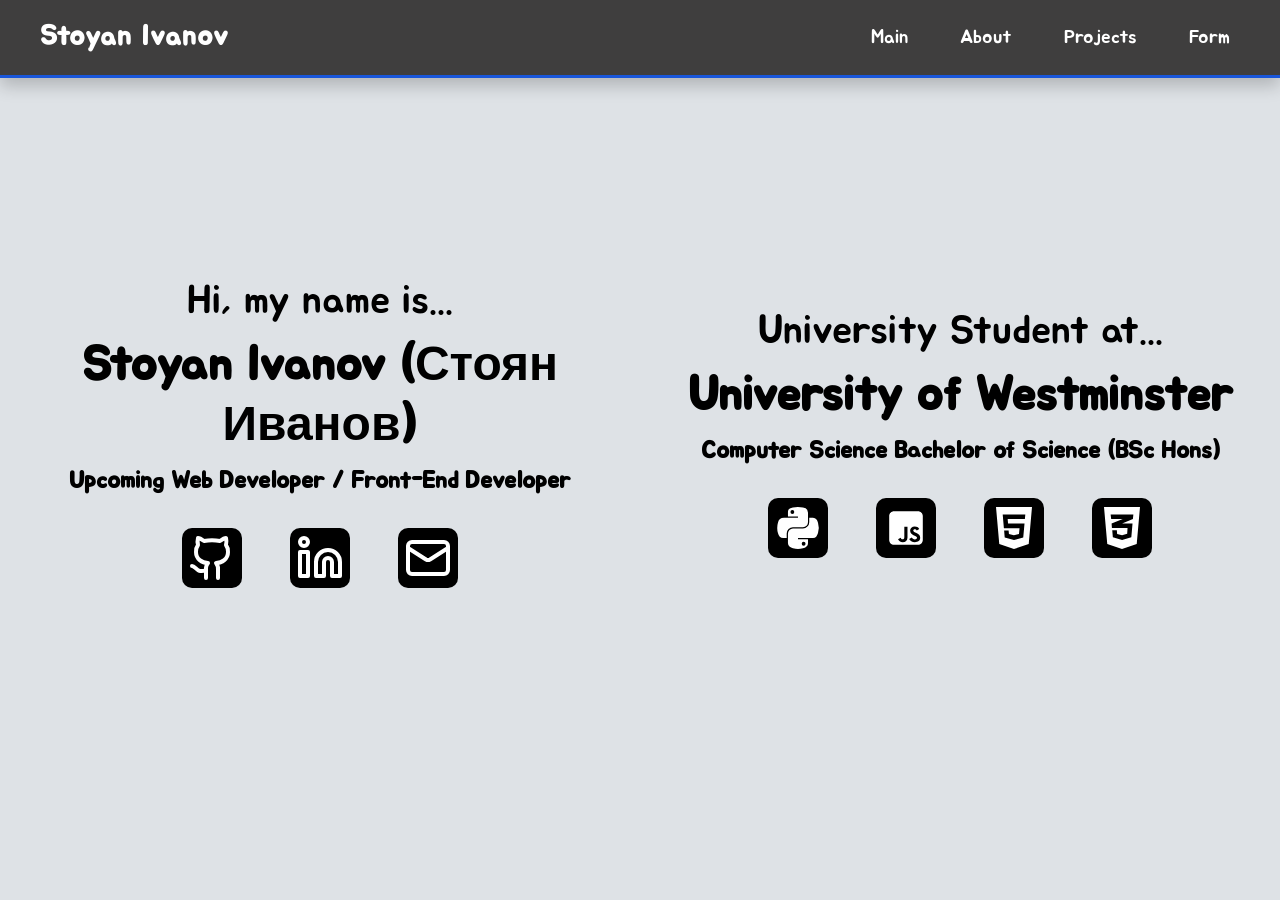
==== index.html @ 094a1e98 "added animations and made my index page" ====
<!DOCTYPE html>
<html lang="en">
	<head>
		<meta charset="UTF-8" />
		<meta name="viewport" content="width=device-width, initial-scale=1.0" />
		<link rel="stylesheet" href="index.css" />
		<link rel="preconnect" href="https://fonts.googleapis.com" />
		<link rel="preconnect" href="https://fonts.gstatic.com" crossorigin />
		<link href="https://fonts.googleapis.com/css2?family=Jua&display=swap" rel="stylesheet" />
		<title>Coursework Portfolio</title>
	</head>

	<body>
		<nav>
			<div class="logo">Stoyan Ivanov</div>

			<div class="navbar">
				<ul>
					<li><a href="index.html">Main</a></li>
					<li><a href="about.html">About</a></li>
					<li><a href="projects.html">Projects</a></li>
					<li><a href="form.html">Form</a></li>
				</ul>
			</div>
		</nav>

		<section class="container_1">
			<div class="left-side">
				<div class="intro">
					<p>Hi, my name is...</p>
					<h1>Stoyan Ivanov (Стоян Иванов)</h1>
					<h2>Upcoming Web Developer / Front-End Developer</h2>
				</div>
				<div class="icons-socials">
					<div class="icons">
						<a href="https://github.com/stoyan005">
							<span
								><svg xmlns="http://www.w3.org/2000/svg" width="60" height="60" viewBox="0 0 24 24" fill="none" stroke="currentColor" stroke-width="2" stroke-linecap="round" stroke-linejoin="round" class="lucide lucide-github-icon lucide-github">
									<path d="M15 22v-4a4.8 4.8 0 0 0-1-3.5c3 0 6-2 6-5.5.08-1.25-.27-2.48-1-3.5.28-1.15.28-2.35 0-3.5 0 0-1 0-3 1.5-2.64-.5-5.36-.5-8 0C6 2 5 2 5 2c-.3 1.15-.3 2.35 0 3.5A5.403 5.403 0 0 0 4 9c0 3.5 3 5.5 6 5.5-.39.49-.68 1.05-.85 1.65-.17.6-.22 1.23-.15 1.85v4" />
									<path d="M9 18c-4.51 2-5-2-7-2" />
								</svg>
							</span>
						</a>
					</div>
					<div class="icons">
						<a href="https://www.linkedin.com/in/stoyan-ivanov-198979298/">
							<span
								><svg xmlns="http://www.w3.org/2000/svg" width="60" height="60" viewBox="0 0 24 24" fill="none" stroke="currentColor" stroke-width="2" stroke-linecap="round" stroke-linejoin="round" class="lucide lucide-linkedin-icon lucide-linkedin">
									<path d="M16 8a6 6 0 0 1 6 6v7h-4v-7a2 2 0 0 0-2-2 2 2 0 0 0-2 2v7h-4v-7a6 6 0 0 1 6-6z" />
									<rect width="4" height="12" x="2" y="9" />
									<circle cx="4" cy="4" r="2" />
								</svg>
							</span>
						</a>
					</div>
					<div class="icons">
						<a href="#">
							<span
								><svg xmlns="http://www.w3.org/2000/svg" width="60" height="60" viewBox="0 0 24 24" fill="none" stroke="currentColor" stroke-width="2" stroke-linecap="round" stroke-linejoin="round" class="lucide lucide-mail-icon lucide-mail">
									<path d="m22 7-8.991 5.727a2 2 0 0 1-2.009 0L2 7" />
									<rect x="2" y="4" width="20" height="16" rx="2" />
								</svg>
							</span>
						</a>
					</div>
				</div>
			</div>
			<div class="right-side">
				<div class="uni">
					<p>University Student at...</p>
					<h1>University of Westminster</h1>
					<h2>Computer Science Bachelor of Science (BSc Hons)</h2>
				</div>
				<div class="icons-socials">
					<div class="icons-skills">
						<a href="#">
							<span>
								<svg xmlns="http://www.w3.org/2000/svg" width="60" height="60" viewBox="0 0 32 32" fill="white">
									<path
										d="M23.4882,9.14v2.9663a4.2843,4.2843,0,0,1-4.173,4.2352H12.6431a3.4077,3.4077,0,0,0-3.34,3.3945v6.3607c0,1.81,1.5742,2.8751,3.34,3.3945a11.1762,11.1762,0,0,0,6.6721,0c1.6817-.4869,3.34-1.4668,3.34-3.3945V23.55H15.983v-.8486H25.9951c1.9414,0,2.6648-1.3542,3.34-3.3867a11.4642,11.4642,0,0,0,0-6.7889c-.48-1.9327-1.3961-3.3867-3.34-3.3867ZM19.7356,25.2476a1.2731,1.2731,0,1,1-1.2534,1.269A1.2607,1.2607,0,0,1,19.7356,25.2476Z"
									/>
									<path
										d="M15.8351,2a19.0717,19.0717,0,0,0-3.192.2725c-2.8268.4994-3.34,1.5447-3.34,3.4723V8.2909h6.68V9.14H6.7962a4.1708,4.1708,0,0,0-4.173,3.3867,12.4855,12.4855,0,0,0,0,6.7889c.4748,1.9776,1.6088,3.3867,3.55,3.3867H8.47V19.65a4.2449,4.2449,0,0,1,4.173-4.15h6.6721a3.3654,3.3654,0,0,0,3.34-3.3944V5.745a3.729,3.729,0,0,0-3.34-3.4723A20.8377,20.8377,0,0,0,15.8351,2ZM12.2226,4.0478a1.2731,1.2731,0,1,1-1.2534,1.2768A1.2675,1.2675,0,0,1,12.2226,4.0478Z"
									/>
								</svg>
							</span>
						</a>
					</div>
					<div class="icons-skills">
						<a href="#">
							<span>
								<svg xmlns="http://www.w3.org/2000/svg" width="60" height="60" viewBox="0 0 640 640" fill="white">
									<path
										d="M544 160C544 124.7 515.3 96 480 96L160 96C124.7 96 96 124.7 96 160L96 480C96 515.3 124.7 544 160 544L480 544C515.3 544 544 515.3 544 480L544 160zM276.9 508.9C243.2 508.9 223.7 491.5 213.7 470.4L248 449.7C254.6 461.4 260.6 471.3 275.1 471.3C288.9 471.3 297.7 465.9 297.7 444.8L297.7 301.7L339.8 301.7L339.8 445.4C339.8 489 314.2 508.9 276.9 508.9zM362.7 465.9L397 446.1C406 460.8 417.8 471.7 438.5 471.7C455.9 471.7 467.1 463 467.1 450.9C467.1 436.5 455.7 431.4 436.4 422.9L425.9 418.4C395.5 405.5 375.4 389.2 375.4 354.9C375.4 323.3 399.5 299.3 437 299.3C463.8 299.3 483 308.6 496.8 333L464 354C456.8 341.1 449 336 436.9 336C424.6 336 416.8 343.8 416.8 354C416.8 366.6 424.6 371.7 442.7 379.6L453.2 384.1C489 399.4 509.1 415.1 509.1 450.3C509.1 488.1 479.3 508.9 439.4 508.9C400.3 508.9 375 490.3 362.7 465.9z"
									/>
								</svg>
							</span>
						</a>
					</div>
					<div class="icons-skills">
						<a href="#">
							<span>
								<svg xmlns="http://www.w3.org/2000/svg" width="60" height="60" viewBox="0 0 384 512" fill="white">
									<path d="M0 32L34.9 427.8 191.5 480 349.1 427.8 384 32 0 32zM308.2 159.9l-183.8 0 4.1 49.4 175.6 0-13.6 148.4-97.9 27 0 .3-1.1 0-98.7-27.3-6-75.8 47.7 0 3.5 38.1 53.5 14.5 53.7-14.5 6-62.2-166.9 0-12.8-145.6 241.1 0-4.4 47.7z" />
								</svg>
							</span>
						</a>
					</div>
					<div class="icons-skills">
						<a href="#">
							<span>
								<svg xmlns="http://www.w3.org/2000/svg" width="60" height="60" viewBox="0 0 384 512" fill="white">
									<path d="M0 32L34.9 427.8 192 480 349.1 427.8 384 32 0 32zm313.1 80l-4.8 47.3-115.3 49.3-.3 .1 111.5 0-12.8 146.6-98.2 28.7-98.8-29.2-6.4-73.9 48.9 0 3.2 38.3 52.6 13.3 54.7-15.4 3.7-61.6-166.3-.5 0-.1-.2 .1-3.6-46.3 112.1-46.7 6.5-2.7-122.9 0-5.8-47.3 242.2 0z" />
								</svg>
							</span>
						</a>
					</div>
				</div>
			</div>
		</section>
	</body>
</html>
---- index.css ----
@import url('https://fonts.googleapis.com/css2?family=Jua&display=swap');

* {
	margin: 0;
	padding: 0;
	box-sizing: border-box;
	font-family: 'Jua', sans-serif;
}

body {
	background: #dee2e6;
	font-family: 'Jua', sans-serif;
	margin: 0;
	padding: 0;
}

nav {
	position: fixed;
	top: 0;
	left: 0;
	width: 100%;
	background: #3f3e3e;
	display: flex;
	align-items: center;
	justify-content: space-between;
	padding: 20px 40px;
	box-shadow: 0 8px 16px rgba(0, 0, 0, 0.2);
	z-index: 1000;
	border-bottom: 3px solid #1956da;
}

.logo {
	font-size: 1.75rem;
	font-weight: 700;
	color: #ffffff;
	letter-spacing: 1px;
	animation: floatInLeft 0.8s ease-out forwards;
}

.navbar ul {
	display: flex;
	align-items: center;
	list-style-type: none;
	gap: 2rem;
	animation: floatInRight 0.8s ease-out forwards;
}

.navbar li a {
	position: relative;
	text-decoration: none;
	padding: 10px;
	font-size: 1.2rem;
	font-weight: 500;
	color: #ffffff;
	border-radius: 15px;
	transition: color 0.3s ease;
}

.navbar li a::after {
	content: '';
	position: absolute;
	left: 0;
	width: 0;
	height: 3px;
	bottom: 0px;
	background-color: #1956da;
	transition: width 0.3s ease;
}

.navbar li a:hover::after {
	width: 100%;
}

/* ! THIS IS FOR THE LEFT-SIDE CONTAINER */
.container_1 {
	display: flex;
	justify-content: space-between;
	height: 100vh;
}

.left-side,
.right-side {
	display: flex;
	flex-direction: column;
	justify-content: center;
	align-items: center;
	text-align: center;
	width: 50%;
}

.intro,
.uni {
	font-size: 2.5rem;
	font-weight: 500;
	color: #000000;
}

.intro h1,
.uni h1 {
	font-size: 3rem;
	margin: 10px 0;
}

.intro h2,
.uni h2 {
	font-size: 1.5rem;
	color: rgb(0, 0, 0);
	font-weight: bold;
}

.icons-socials {
	display: flex;
	flex-direction: row;
	gap: 3rem;
	padding: 2rem;
}

.icons svg {
	background-color: #000000;
	color: #ffffff;
	padding: 6px;
	border-radius: 10px;
	transition: all 0.3s ease;
}

.icons svg:hover {
	background-color: #ffffff;
	color: #000000;
	transform: scale(1.2) rotate(-3deg);
	box-shadow: 0 8px 16px rgba(0, 0, 0, 0.3);
}

.icons-skills svg {
	background-color: #000000;
	color: #ffffff;
	padding: 6px;
	border-radius: 10px;
	transition: all 0.3s ease;
}

.icons-skills svg:hover {
	transform: scale(1.2) rotate(-3deg);
	box-shadow: 0 8px 16px rgba(0, 0, 0, 0.3);
}

/* ! THIS IS ANIMATION FOR BOTH CONTAINERS */
@keyframes floatInLeft {
	from {
		opacity: 0;
		transform: translateX(-50px);
	}

	to {
		opacity: 1;
		transform: translateX(0);
	}
}

@keyframes floatInRight {
	from {
		opacity: 0;
		transform: translateX(50px);
	}

	to {
		opacity: 1;
		transform: translateX(0);
	}
}
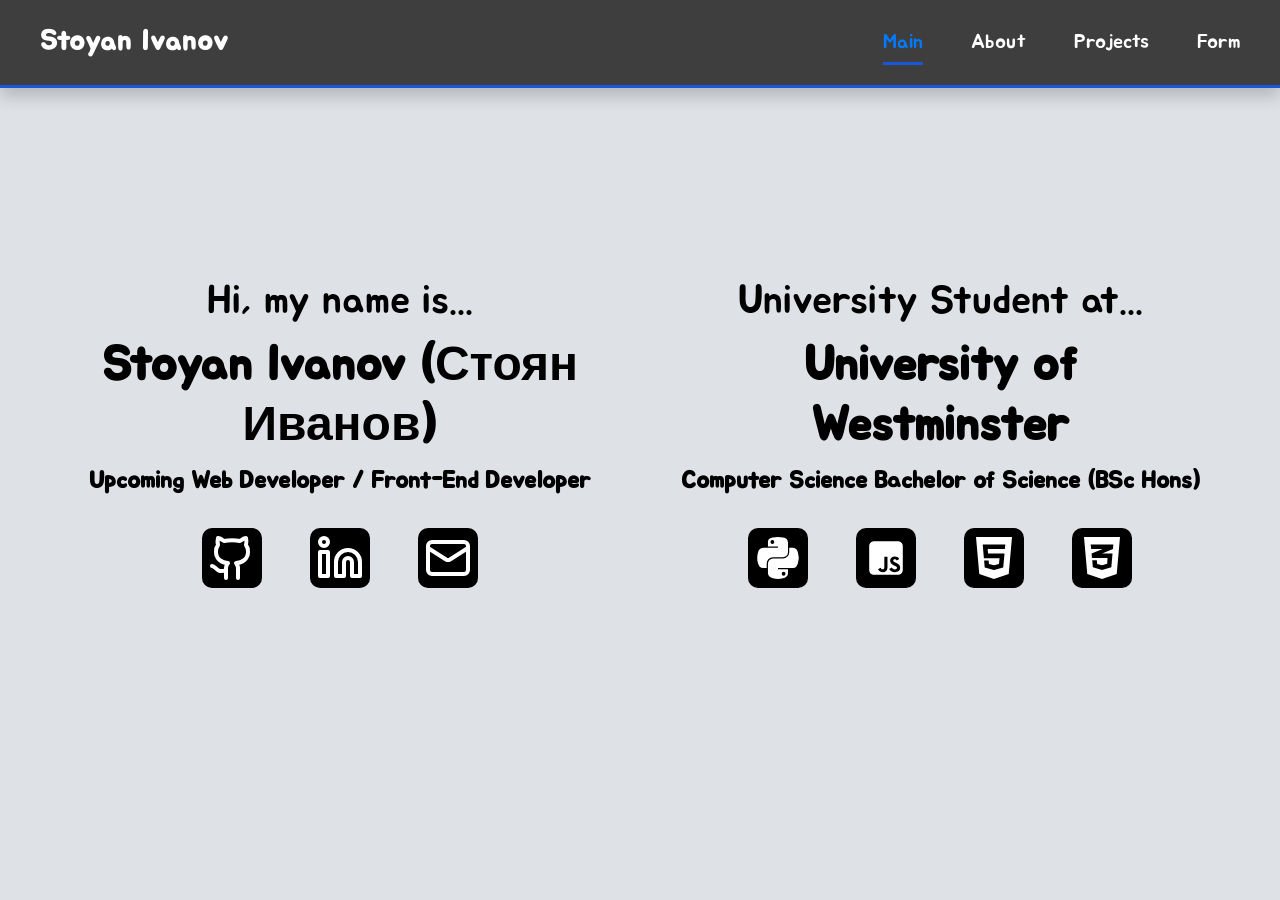
==== commit b284ab45: "created dropdown menu for mobile users" ====
--- a/index.html
+++ b/index.html
@@ -14,9 +14,17 @@
 		<nav>
 			<div class="logo">Stoyan Ivanov</div>
 
+			<input type="checkbox" id="menu_toggle" />
+
+			<label class="dropdown" for="menu_toggle">
+				<span></span>
+				<span></span>
+				<span></span>
+			</label>
+
 			<div class="navbar">
 				<ul>
-					<li><a href="index.html">Main</a></li>
+					<li><a href="index.html" class="active">Main</a></li>
 					<li><a href="about.html">About</a></li>
 					<li><a href="projects.html">Projects</a></li>
 					<li><a href="form.html">Form</a></li>
--- a/index.css
+++ b/index.css
@@ -15,14 +15,14 @@
 }
 
 nav {
+	display: flex;
+	align-items: center;
+	justify-content: space-between;
 	position: fixed;
 	top: 0;
 	left: 0;
 	width: 100%;
 	background: #3f3e3e;
-	display: flex;
-	align-items: center;
-	justify-content: space-between;
 	padding: 20px 40px;
 	box-shadow: 0 8px 16px rgba(0, 0, 0, 0.2);
 	z-index: 1000;
@@ -41,18 +41,18 @@
 	display: flex;
 	align-items: center;
 	list-style-type: none;
-	gap: 2rem;
+	gap: 3rem;
 	animation: floatInRight 0.8s ease-out forwards;
 }
 
 .navbar li a {
 	position: relative;
+	display: inline-block;
 	text-decoration: none;
-	padding: 10px;
-	font-size: 1.2rem;
+	padding: 10px 0;
+	font-size: 1.25rem;
 	font-weight: 500;
 	color: #ffffff;
-	border-radius: 15px;
 	transition: color 0.3s ease;
 }
 
@@ -62,12 +62,24 @@
 	left: 0;
 	width: 0;
 	height: 3px;
-	bottom: 0px;
+	bottom: 0;
 	background-color: #1956da;
 	transition: width 0.3s ease;
 }
 
+.navbar li a:hover {
+	color: #007bff;
+}
+
 .navbar li a:hover::after {
+	width: 100%;
+}
+
+.navbar li a.active {
+	color: #007bff;
+}
+
+.navbar li a.active::after {
 	width: 100%;
 }
 
@@ -75,17 +87,25 @@
 .container_1 {
 	display: flex;
 	justify-content: space-between;
+	align-items: center;
 	height: 100vh;
+	gap: 5rem;
+	padding: 0 5rem;
 }
 
 .left-side,
 .right-side {
+	flex: 1;
 	display: flex;
 	flex-direction: column;
 	justify-content: center;
 	align-items: center;
 	text-align: center;
-	width: 50%;
+}
+
+.left-side > div,
+.right-side > div {
+	max-width: 650px;
 }
 
 .intro,
@@ -110,26 +130,11 @@
 
 .icons-socials {
 	display: flex;
-	flex-direction: row;
 	gap: 3rem;
 	padding: 2rem;
 }
 
-.icons svg {
-	background-color: #000000;
-	color: #ffffff;
-	padding: 6px;
-	border-radius: 10px;
-	transition: all 0.3s ease;
-}
-
-.icons svg:hover {
-	background-color: #ffffff;
-	color: #000000;
-	transform: scale(1.2) rotate(-3deg);
-	box-shadow: 0 8px 16px rgba(0, 0, 0, 0.3);
-}
-
+.icons svg,
 .icons-skills svg {
 	background-color: #000000;
 	color: #ffffff;
@@ -138,9 +143,49 @@
 	transition: all 0.3s ease;
 }
 
+.icons svg:hover,
 .icons-skills svg:hover {
 	transform: scale(1.2) rotate(-3deg);
 	box-shadow: 0 8px 16px rgba(0, 0, 0, 0.3);
+}
+
+.icons svg:hover {
+	background-color: #ffffff;
+	color: #000000;
+}
+
+#menu_toggle {
+	display: none;
+}
+
+.dropdown {
+	display: none;
+	flex-direction: column;
+	justify-content: space-between;
+	width: 30px;
+	height: 20px;
+	cursor: pointer;
+}
+
+.dropdown span {
+	display: block;
+	height: 3px;
+	width: 100%;
+	background: #ffffff;
+	border-radius: 10px;
+	transition: all 0.3s ease;
+}
+
+#menu_toggle:checked + .dropdown span:nth-child(1) {
+	transform: translateY(8px) rotate(45deg);
+}
+
+#menu_toggle:checked + .dropdown span:nth-child(2) {
+	opacity: 0;
+}
+
+#menu_toggle:checked + .dropdown span:nth-child(3) {
+	transform: translateY(-8px) rotate(-45deg);
 }
 
 /* ! THIS IS ANIMATION FOR BOTH CONTAINERS */
@@ -167,3 +212,38 @@
 		transform: translateX(0);
 	}
 }
+
+/* ! THIS IS THE MEDIA QUERIES */
+@media (max-width: 768px) {
+	.container_1 {
+		flex-direction: column;
+		gap: 2rem;
+		padding: 2rem;
+		margin: 120px;
+	}
+
+	.dropdown {
+		display: flex;
+	}
+
+	.navbar {
+		position: absolute;
+		top: 100%;
+		left: 0;
+		width: 100%;
+		background: #3f3e3e;
+		max-height: 0;
+		overflow: hidden;
+		transition: max-height 0.5s ease;
+	}
+
+	.navbar ul {
+		flex-direction: column;
+		padding: 1rem 0;
+		gap: 1rem;
+	}
+
+	#menu_toggle:checked ~ .navbar {
+		max-height: 400px;
+	}
+}
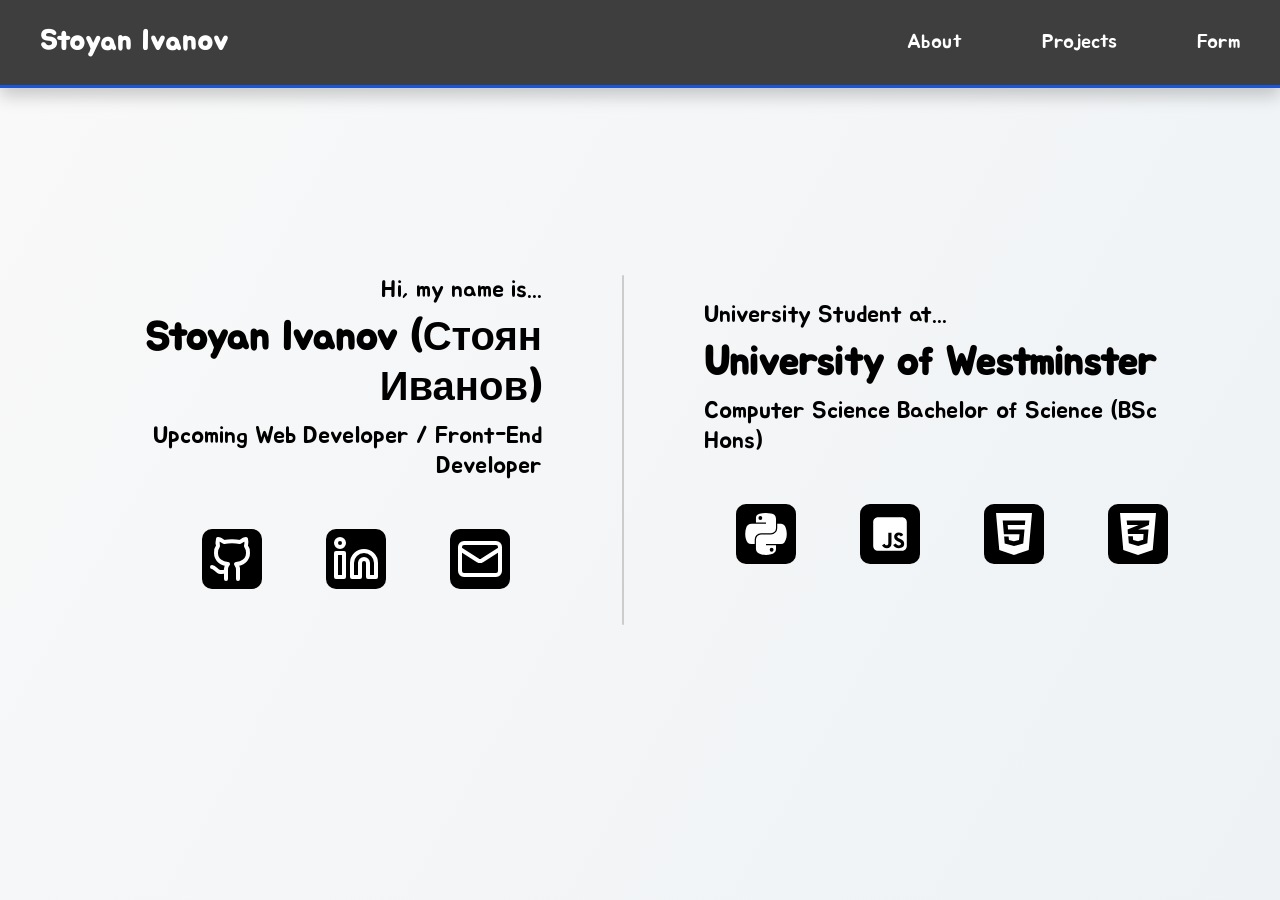
==== commit b0a73e57: "improved home page" ====
--- a/index.html
+++ b/index.html
@@ -7,15 +7,14 @@
 		<link rel="preconnect" href="https://fonts.googleapis.com" />
 		<link rel="preconnect" href="https://fonts.gstatic.com" crossorigin />
 		<link href="https://fonts.googleapis.com/css2?family=Jua&display=swap" rel="stylesheet" />
-		<title>Coursework Portfolio</title>
+		<title>Stoyan Ivanov | Portfolio</title>
 	</head>
 
 	<body>
 		<nav>
-			<div class="logo">Stoyan Ivanov</div>
+			<div class="logo"><a href="index.html">Stoyan Ivanov</a></div>
 
 			<input type="checkbox" id="menu_toggle" />
-
 			<label class="dropdown" for="menu_toggle">
 				<span></span>
 				<span></span>
@@ -24,7 +23,6 @@
 
 			<div class="navbar">
 				<ul>
-					<li><a href="index.html" class="active">Main</a></li>
 					<li><a href="about.html">About</a></li>
 					<li><a href="projects.html">Projects</a></li>
 					<li><a href="form.html">Form</a></li>
@@ -33,12 +31,11 @@
 		</nav>
 
 		<section class="container_1">
-			<div class="left-side">
-				<div class="intro">
-					<p>Hi, my name is...</p>
-					<h1>Stoyan Ivanov (Стоян Иванов)</h1>
-					<h2>Upcoming Web Developer / Front-End Developer</h2>
-				</div>
+			<div class="info left">
+				<p class="subtext">Hi, my name is...</p>
+				<h1>Stoyan Ivanov (Стоян Иванов)</h1>
+				<h2>Upcoming Web Developer / Front-End Developer</h2>
+
 				<div class="icons-socials">
 					<div class="icons">
 						<a href="https://github.com/stoyan005">
@@ -73,55 +70,59 @@
 					</div>
 				</div>
 			</div>
-			<div class="right-side">
+
+			<div class="divider"></div>
+
+			<div class="info right">
 				<div class="uni">
-					<p>University Student at...</p>
+					<p class="subtext">University Student at...</p>
 					<h1>University of Westminster</h1>
 					<h2>Computer Science Bachelor of Science (BSc Hons)</h2>
-				</div>
-				<div class="icons-socials">
-					<div class="icons-skills">
-						<a href="#">
-							<span>
-								<svg xmlns="http://www.w3.org/2000/svg" width="60" height="60" viewBox="0 0 32 32" fill="white">
-									<path
-										d="M23.4882,9.14v2.9663a4.2843,4.2843,0,0,1-4.173,4.2352H12.6431a3.4077,3.4077,0,0,0-3.34,3.3945v6.3607c0,1.81,1.5742,2.8751,3.34,3.3945a11.1762,11.1762,0,0,0,6.6721,0c1.6817-.4869,3.34-1.4668,3.34-3.3945V23.55H15.983v-.8486H25.9951c1.9414,0,2.6648-1.3542,3.34-3.3867a11.4642,11.4642,0,0,0,0-6.7889c-.48-1.9327-1.3961-3.3867-3.34-3.3867ZM19.7356,25.2476a1.2731,1.2731,0,1,1-1.2534,1.269A1.2607,1.2607,0,0,1,19.7356,25.2476Z"
-									/>
-									<path
-										d="M15.8351,2a19.0717,19.0717,0,0,0-3.192.2725c-2.8268.4994-3.34,1.5447-3.34,3.4723V8.2909h6.68V9.14H6.7962a4.1708,4.1708,0,0,0-4.173,3.3867,12.4855,12.4855,0,0,0,0,6.7889c.4748,1.9776,1.6088,3.3867,3.55,3.3867H8.47V19.65a4.2449,4.2449,0,0,1,4.173-4.15h6.6721a3.3654,3.3654,0,0,0,3.34-3.3944V5.745a3.729,3.729,0,0,0-3.34-3.4723A20.8377,20.8377,0,0,0,15.8351,2ZM12.2226,4.0478a1.2731,1.2731,0,1,1-1.2534,1.2768A1.2675,1.2675,0,0,1,12.2226,4.0478Z"
-									/>
-								</svg>
-							</span>
-						</a>
-					</div>
-					<div class="icons-skills">
-						<a href="#">
-							<span>
-								<svg xmlns="http://www.w3.org/2000/svg" width="60" height="60" viewBox="0 0 640 640" fill="white">
-									<path
-										d="M544 160C544 124.7 515.3 96 480 96L160 96C124.7 96 96 124.7 96 160L96 480C96 515.3 124.7 544 160 544L480 544C515.3 544 544 515.3 544 480L544 160zM276.9 508.9C243.2 508.9 223.7 491.5 213.7 470.4L248 449.7C254.6 461.4 260.6 471.3 275.1 471.3C288.9 471.3 297.7 465.9 297.7 444.8L297.7 301.7L339.8 301.7L339.8 445.4C339.8 489 314.2 508.9 276.9 508.9zM362.7 465.9L397 446.1C406 460.8 417.8 471.7 438.5 471.7C455.9 471.7 467.1 463 467.1 450.9C467.1 436.5 455.7 431.4 436.4 422.9L425.9 418.4C395.5 405.5 375.4 389.2 375.4 354.9C375.4 323.3 399.5 299.3 437 299.3C463.8 299.3 483 308.6 496.8 333L464 354C456.8 341.1 449 336 436.9 336C424.6 336 416.8 343.8 416.8 354C416.8 366.6 424.6 371.7 442.7 379.6L453.2 384.1C489 399.4 509.1 415.1 509.1 450.3C509.1 488.1 479.3 508.9 439.4 508.9C400.3 508.9 375 490.3 362.7 465.9z"
-									/>
-								</svg>
-							</span>
-						</a>
-					</div>
-					<div class="icons-skills">
-						<a href="#">
-							<span>
-								<svg xmlns="http://www.w3.org/2000/svg" width="60" height="60" viewBox="0 0 384 512" fill="white">
-									<path d="M0 32L34.9 427.8 191.5 480 349.1 427.8 384 32 0 32zM308.2 159.9l-183.8 0 4.1 49.4 175.6 0-13.6 148.4-97.9 27 0 .3-1.1 0-98.7-27.3-6-75.8 47.7 0 3.5 38.1 53.5 14.5 53.7-14.5 6-62.2-166.9 0-12.8-145.6 241.1 0-4.4 47.7z" />
-								</svg>
-							</span>
-						</a>
-					</div>
-					<div class="icons-skills">
-						<a href="#">
-							<span>
-								<svg xmlns="http://www.w3.org/2000/svg" width="60" height="60" viewBox="0 0 384 512" fill="white">
-									<path d="M0 32L34.9 427.8 192 480 349.1 427.8 384 32 0 32zm313.1 80l-4.8 47.3-115.3 49.3-.3 .1 111.5 0-12.8 146.6-98.2 28.7-98.8-29.2-6.4-73.9 48.9 0 3.2 38.3 52.6 13.3 54.7-15.4 3.7-61.6-166.3-.5 0-.1-.2 .1-3.6-46.3 112.1-46.7 6.5-2.7-122.9 0-5.8-47.3 242.2 0z" />
-								</svg>
-							</span>
-						</a>
+
+					<div class="icons-socials-skills">
+						<div class="icons-skills">
+							<a href="#">
+								<span>
+									<svg xmlns="http://www.w3.org/2000/svg" width="60" height="60" viewBox="0 0 32 32" fill="white">
+										<path
+											d="M23.4882,9.14v2.9663a4.2843,4.2843,0,0,1-4.173,4.2352H12.6431a3.4077,3.4077,0,0,0-3.34,3.3945v6.3607c0,1.81,1.5742,2.8751,3.34,3.3945a11.1762,11.1762,0,0,0,6.6721,0c1.6817-.4869,3.34-1.4668,3.34-3.3945V23.55H15.983v-.8486H25.9951c1.9414,0,2.6648-1.3542,3.34-3.3867a11.4642,11.4642,0,0,0,0-6.7889c-.48-1.9327-1.3961-3.3867-3.34-3.3867ZM19.7356,25.2476a1.2731,1.2731,0,1,1-1.2534,1.269A1.2607,1.2607,0,0,1,19.7356,25.2476Z"
+										/>
+										<path
+											d="M15.8351,2a19.0717,19.0717,0,0,0-3.192.2725c-2.8268.4994-3.34,1.5447-3.34,3.4723V8.2909h6.68V9.14H6.7962a4.1708,4.1708,0,0,0-4.173,3.3867,12.4855,12.4855,0,0,0,0,6.7889c.4748,1.9776,1.6088,3.3867,3.55,3.3867H8.47V19.65a4.2449,4.2449,0,0,1,4.173-4.15h6.6721a3.3654,3.3654,0,0,0,3.34-3.3944V5.745a3.729,3.729,0,0,0-3.34-3.4723A20.8377,20.8377,0,0,0,15.8351,2ZM12.2226,4.0478a1.2731,1.2731,0,1,1-1.2534,1.2768A1.2675,1.2675,0,0,1,12.2226,4.0478Z"
+										/>
+									</svg>
+								</span>
+							</a>
+						</div>
+						<div class="icons-skills">
+							<a href="#">
+								<span>
+									<svg xmlns="http://www.w3.org/2000/svg" width="60" height="60" viewBox="0 0 640 640" fill="white">
+										<path
+											d="M544 160C544 124.7 515.3 96 480 96L160 96C124.7 96 96 124.7 96 160L96 480C96 515.3 124.7 544 160 544L480 544C515.3 544 544 515.3 544 480L544 160zM276.9 508.9C243.2 508.9 223.7 491.5 213.7 470.4L248 449.7C254.6 461.4 260.6 471.3 275.1 471.3C288.9 471.3 297.7 465.9 297.7 444.8L297.7 301.7L339.8 301.7L339.8 445.4C339.8 489 314.2 508.9 276.9 508.9zM362.7 465.9L397 446.1C406 460.8 417.8 471.7 438.5 471.7C455.9 471.7 467.1 463 467.1 450.9C467.1 436.5 455.7 431.4 436.4 422.9L425.9 418.4C395.5 405.5 375.4 389.2 375.4 354.9C375.4 323.3 399.5 299.3 437 299.3C463.8 299.3 483 308.6 496.8 333L464 354C456.8 341.1 449 336 436.9 336C424.6 336 416.8 343.8 416.8 354C416.8 366.6 424.6 371.7 442.7 379.6L453.2 384.1C489 399.4 509.1 415.1 509.1 450.3C509.1 488.1 479.3 508.9 439.4 508.9C400.3 508.9 375 490.3 362.7 465.9z"
+										/>
+									</svg>
+								</span>
+							</a>
+						</div>
+						<div class="icons-skills">
+							<a href="#">
+								<span>
+									<svg xmlns="http://www.w3.org/2000/svg" width="60" height="60" viewBox="0 0 384 512" fill="white">
+										<path d="M0 32L34.9 427.8 191.5 480 349.1 427.8 384 32 0 32zM308.2 159.9l-183.8 0 4.1 49.4 175.6 0-13.6 148.4-97.9 27 0 .3-1.1 0-98.7-27.3-6-75.8 47.7 0 3.5 38.1 53.5 14.5 53.7-14.5 6-62.2-166.9 0-12.8-145.6 241.1 0-4.4 47.7z" />
+									</svg>
+								</span>
+							</a>
+						</div>
+						<div class="icons-skills">
+							<a href="#">
+								<span>
+									<svg xmlns="http://www.w3.org/2000/svg" width="60" height="60" viewBox="0 0 384 512" fill="white">
+										<path d="M0 32L34.9 427.8 192 480 349.1 427.8 384 32 0 32zm313.1 80l-4.8 47.3-115.3 49.3-.3 .1 111.5 0-12.8 146.6-98.2 28.7-98.8-29.2-6.4-73.9 48.9 0 3.2 38.3 52.6 13.3 54.7-15.4 3.7-61.6-166.3-.5 0-.1-.2 .1-3.6-46.3 112.1-46.7 6.5-2.7-122.9 0-5.8-47.3 242.2 0z" />
+									</svg>
+								</span>
+							</a>
+						</div>
 					</div>
 				</div>
 			</div>
--- a/index.css
+++ b/index.css
@@ -37,11 +37,16 @@
 	animation: floatInLeft 0.8s ease-out forwards;
 }
 
+.logo a {
+	text-decoration: none;
+	color: #ffffff;
+}
+
 .navbar ul {
 	display: flex;
 	align-items: center;
 	list-style-type: none;
-	gap: 3rem;
+	gap: 5rem;
 	animation: floatInRight 0.8s ease-out forwards;
 }
 
@@ -89,48 +94,63 @@
 	justify-content: space-between;
 	align-items: center;
 	height: 100vh;
+	padding: 6rem 5rem;
 	gap: 5rem;
-	padding: 0 5rem;
-}
-
-.left-side,
-.right-side {
+	background: linear-gradient(120deg, #f9f9f9 0%, #eef2f5 100%);
+}
+
+.info {
 	flex: 1;
-	display: flex;
-	flex-direction: column;
 	justify-content: center;
 	align-items: center;
 	text-align: center;
-}
-
-.left-side > div,
-.right-side > div {
-	max-width: 650px;
-}
-
-.intro,
-.uni {
+	animation: fadeInUp 1s ease forwards;
+}
+
+.left {
+	text-align: right;
+}
+
+.right {
+	text-align: left;
+}
+
+.divider {
+	width: 2px;
+	height: 350px;
+	background-color: #cccccc;
+	border-radius: 2px;
+}
+
+.subtext {
+	font-size: 1.5rem;
+	color: #000000;
+	margin-bottom: 0.5rem;
+}
+
+h1 {
 	font-size: 2.5rem;
+	color: #000000;
+	margin-bottom: 0.5rem;
+}
+
+h2 {
+	font-size: 1.5rem;
+	color: #000000;
 	font-weight: 500;
-	color: #000000;
-}
-
-.intro h1,
-.uni h1 {
-	font-size: 3rem;
-	margin: 10px 0;
-}
-
-.intro h2,
-.uni h2 {
-	font-size: 1.5rem;
-	color: rgb(0, 0, 0);
-	font-weight: bold;
+	margin-bottom: 1rem;
 }
 
 .icons-socials {
 	display: flex;
-	gap: 3rem;
+	justify-content: flex-end;
+	gap: 4rem;
+	padding: 2rem;
+}
+
+.icons-socials-skills {
+	display: flex;
+	gap: 4rem;
 	padding: 2rem;
 }
 
@@ -154,6 +174,7 @@
 	color: #000000;
 }
 
+/* ! DROPDOWN MENU */
 #menu_toggle {
 	display: none;
 }
@@ -186,31 +207,6 @@
 
 #menu_toggle:checked + .dropdown span:nth-child(3) {
 	transform: translateY(-8px) rotate(-45deg);
-}
-
-/* ! THIS IS ANIMATION FOR BOTH CONTAINERS */
-@keyframes floatInLeft {
-	from {
-		opacity: 0;
-		transform: translateX(-50px);
-	}
-
-	to {
-		opacity: 1;
-		transform: translateX(0);
-	}
-}
-
-@keyframes floatInRight {
-	from {
-		opacity: 0;
-		transform: translateX(50px);
-	}
-
-	to {
-		opacity: 1;
-		transform: translateX(0);
-	}
 }
 
 /* ! THIS IS THE MEDIA QUERIES */
@@ -247,3 +243,39 @@
 		max-height: 400px;
 	}
 }
+
+/* ! THIS IS ANIMATION FOR BOTH CONTAINERS */
+@keyframes floatInLeft {
+	from {
+		opacity: 0;
+		transform: translateX(-50px);
+	}
+
+	to {
+		opacity: 1;
+		transform: translateX(0);
+	}
+}
+
+@keyframes floatInRight {
+	from {
+		opacity: 0;
+		transform: translateX(50px);
+	}
+
+	to {
+		opacity: 1;
+		transform: translateX(0);
+	}
+}
+
+@keyframes fadeInUp {
+	from {
+		opacity: 0;
+		transform: translateY(30px);
+	}
+	to {
+		opacity: 1;
+		transform: translateY(0);
+	}
+}
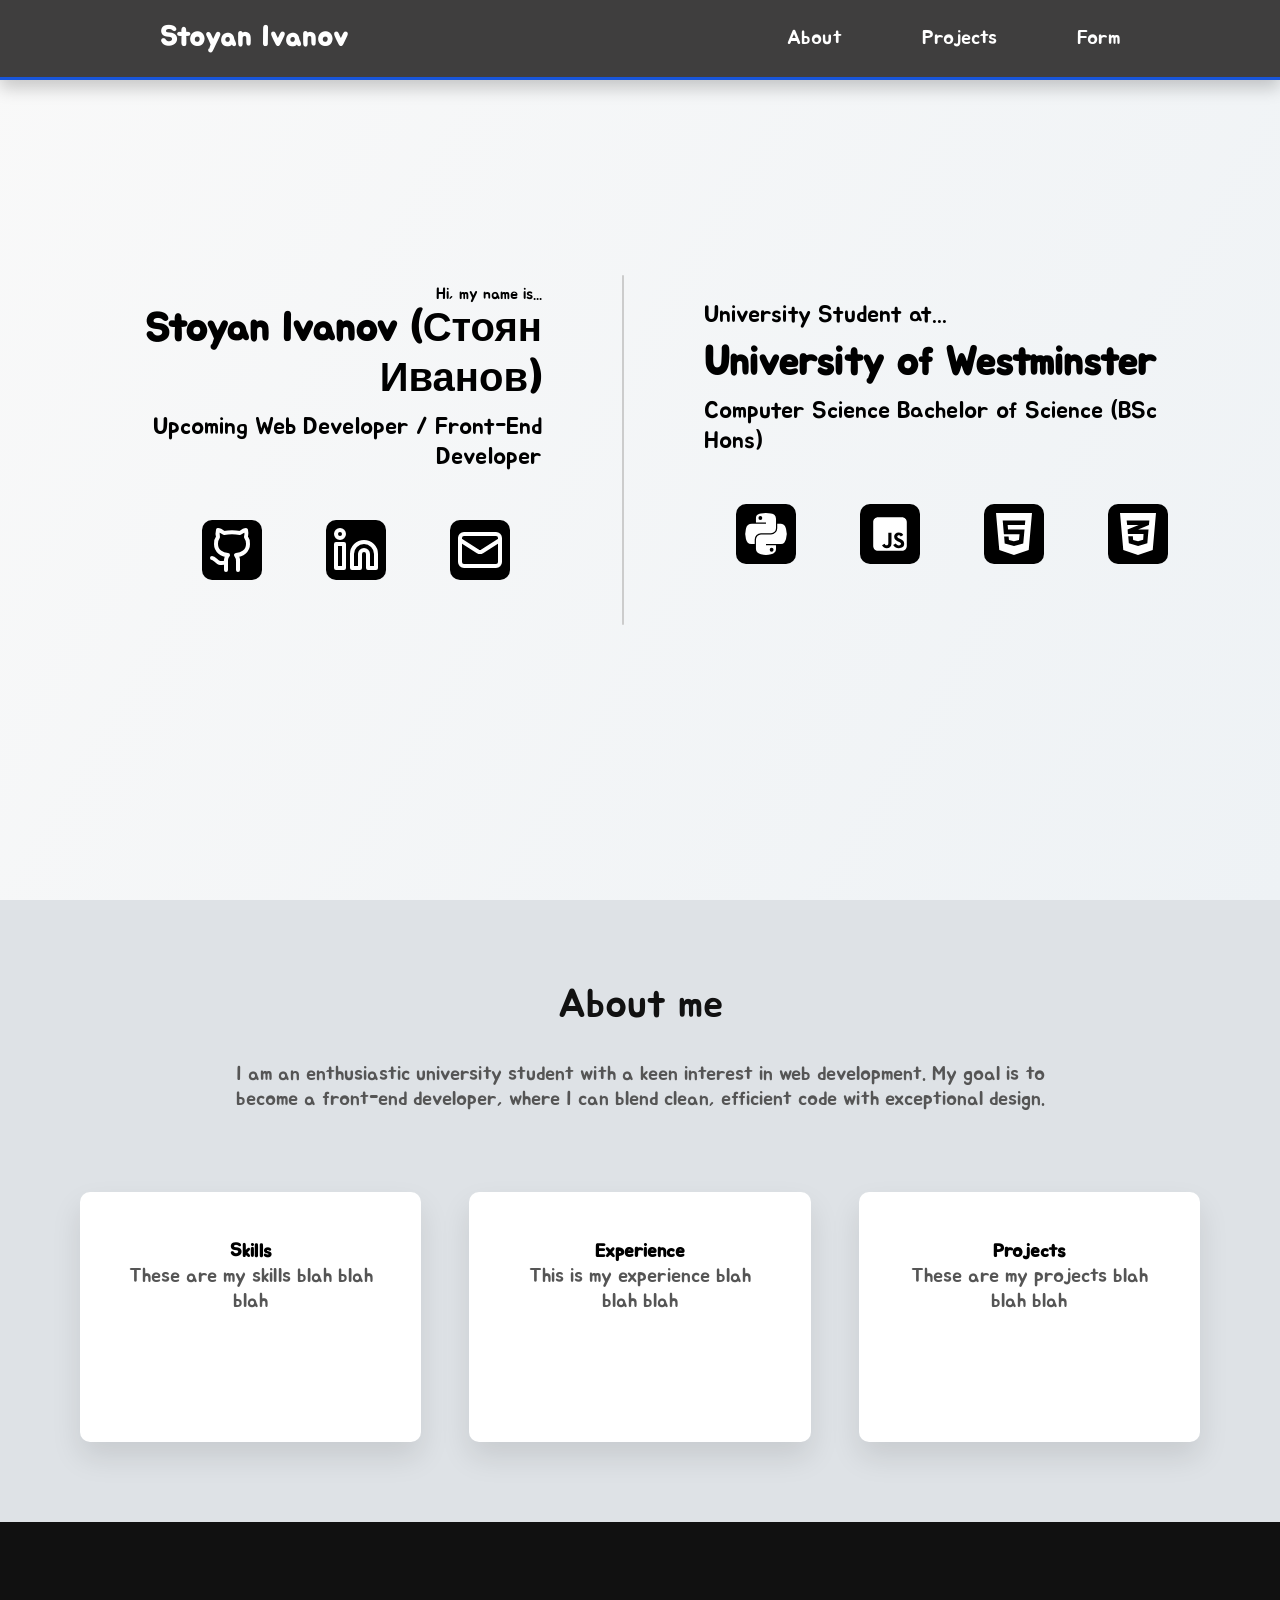
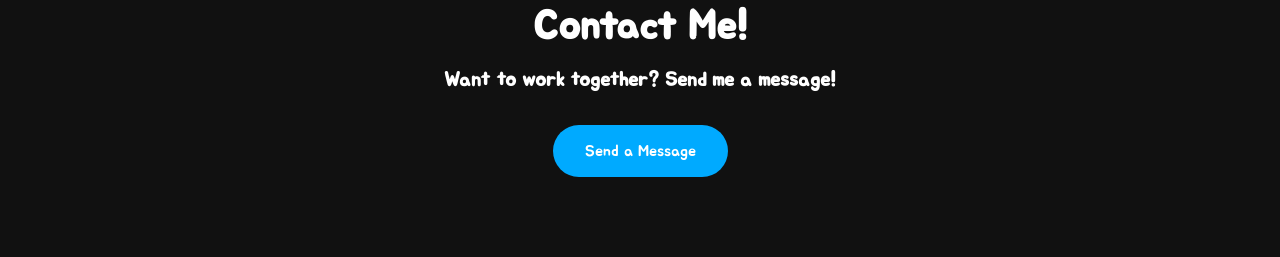
==== commit 6172837c: "removed about page and moved it to the index page, brushed up all pages and codes" ====
--- a/index.html
+++ b/index.html
@@ -2,6 +2,7 @@
 <html lang="en">
 	<head>
 		<meta charset="UTF-8" />
+		<!---->
 		<meta name="viewport" content="width=device-width, initial-scale=1.0" />
 		<link rel="stylesheet" href="index.css" />
 		<link rel="preconnect" href="https://fonts.googleapis.com" />
@@ -10,6 +11,7 @@
 		<title>Stoyan Ivanov | Portfolio</title>
 	</head>
 
+	<!--NAVIGATION BAR-->
 	<body>
 		<nav>
 			<div class="logo"><a href="index.html">Stoyan Ivanov</a></div>
@@ -23,13 +25,14 @@
 
 			<div class="navbar">
 				<ul>
-					<li><a href="about.html">About</a></li>
+					<li><a href="index.html">About</a></li>
 					<li><a href="projects.html">Projects</a></li>
 					<li><a href="form.html">Form</a></li>
 				</ul>
 			</div>
 		</nav>
 
+		<!--LEFT SIDE INFORMATION INCLUDING NAME-->
 		<section class="container_1">
 			<div class="info left">
 				<p class="subtext">Hi, my name is...</p>
@@ -71,11 +74,13 @@
 				</div>
 			</div>
 
+			<!--DIVIDER BAR BETWEEN BOTH INFORMATION CONTAINERS-->
 			<div class="divider"></div>
 
+			<!--RIGHT SIDE INFORMATION INCLUDING SKILLS BOXES-->
 			<div class="info right">
 				<div class="uni">
-					<p class="subtext">University Student at...</p>
+					<p class="text">University Student at...</p>
 					<h1>University of Westminster</h1>
 					<h2>Computer Science Bachelor of Science (BSc Hons)</h2>
 
@@ -127,5 +132,34 @@
 				</div>
 			</div>
 		</section>
+
+		<!-- ABOUT ME SECTION -->
+		<section class="about me" id="about">
+			<h2>About me</h2>
+			<p>I am an enthusiastic university student with a keen interest in web development. My goal is to become a front-end developer, where I can blend clean, efficient code with exceptional design.</p>
+			<div class="about_cards">
+				<div class="card">
+					<h3>Skills</h3>
+					<p>These are my skills blah blah blah</p>
+				</div>
+				<div class="card">
+					<h3>Experience</h3>
+					<p>This is my experience blah blah blah</p>
+				</div>
+				<div class="card">
+					<h3>Projects</h3>
+					<p>These are my projects blah blah blah</p>
+				</div>
+			</div>
+		</section>
+
+		<!-- FOOTER SECTION -->
+		<footer>
+			<section class="contact" id="contact">
+				<h2>Contact Me!</h2>
+				<p>Want to work together? Send me a message!</p>
+				<a href="form.html" class="footer_button">Send a Message</a>
+			</section>
+		</footer>
 	</body>
 </html>
--- a/index.css
+++ b/index.css
@@ -23,7 +23,7 @@
 	left: 0;
 	width: 100%;
 	background: #3f3e3e;
-	padding: 20px 40px;
+	padding: 1rem 10rem;
 	box-shadow: 0 8px 16px rgba(0, 0, 0, 0.2);
 	z-index: 1000;
 	border-bottom: 3px solid #1956da;
@@ -122,7 +122,7 @@
 	border-radius: 2px;
 }
 
-.subtext {
+.text {
 	font-size: 1.5rem;
 	color: #000000;
 	margin-bottom: 0.5rem;
@@ -209,17 +209,193 @@
 	transform: translateY(-8px) rotate(-45deg);
 }
 
-/* ! THIS IS THE MEDIA QUERIES */
-@media (max-width: 768px) {
+/* ! THIS IS THE PROJECT CARDS */
+.project_grid {
+	display: grid;
+	justify-content: center;
+	grid-template-columns: repeat(2, minmax(300px, 800px));
+	gap: 3rem;
+	padding: 8rem;
+	box-sizing: border-box;
+}
+
+.project_card {
+	width: 100%;
+	max-width: 800px;
+	border-top: 5px solid #1956da;
+	border-radius: 10px;
+	background: #ffffff;
+	box-shadow: 0 6px 12px rgba(0, 0, 0, 0.2);
+	padding: 1rem;
+	box-sizing: border-box;
+	transition: border 0.3s ease, box-shadow 0.3s ease;
+}
+
+.project_card:hover {
+	border-color: #0e3a9c;
+	box-shadow: 0 8px 16px rgba(0, 0, 0, 0.4);
+}
+
+.project_image {
+	display: flex;
+	justify-content: center;
+}
+
+.project_card img {
+	width: 100%;
+	height: 300px;
+	border-radius: 10px;
+	margin: 1rem 0;
+	object-fit: cover;
+}
+
+.project_card h2 {
+	text-align: center;
+	font-size: 2rem;
+}
+
+.project_card p {
+	font-size: 1.25rem;
+	line-height: 1.5;
+	margin: 5px;
+}
+
+.project_button {
+	display: inline-block;
+	max-width: 200px;
+	margin-top: 20px;
+	padding: 10px 20px;
+	text-decoration: none;
+	font-size: 1.25rem;
+	background: #1956da;
+	color: #ffffff;
+	border-radius: 10px;
+	transition: background 0.3s ease, transform 0.2s ease;
+}
+
+.project_button:hover {
+	background-color: #0e3a9c;
+	transform: scale(1.03);
+}
+
+/* ! THIS IS THE FORM CONTAINER */
+.form_container {
+	background: #ffffff;
+	padding: 2rem;
+	border-radius: 8px;
+	box-shadow: 0 6px 12px rgba(0, 0, 0, 0.2);
+	border-top: 5px solid #1956da;
+	max-width: 650px;
+	margin: 150px auto 0;
+}
+
+.form_container h1 {
+	text-align: center;
+	font-size: 2.5rem;
+	font-weight: bold;
+	color: #000000;
+	margin-bottom: 2rem;
+}
+
+form {
+	display: flex;
+	flex-direction: column;
+	gap: 1rem;
+}
+
+label {
+	font-weight: bold;
+	font-size: 1rem;
+	color: #000000;
+}
+
+input,
+textarea {
+	padding: 1rem 0.8rem;
+	border: 2px solid #cfcfcf;
+	border-radius: 10px;
+	font-size: 1rem;
+	color: #000000;
+	background: #fafafa;
+	transition: all 0.2s ease;
+}
+
+textarea {
+	resize: none;
+	height: 120px;
+}
+
+.submit-button {
+	background: #1956da;
+	color: #ffffff;
+	border: none;
+	border-radius: 10px;
+	padding: 1rem;
+	font-size: 1.25rem;
+	font-weight: bold;
+	cursor: pointer;
+	transition: background 0.3s ease, transform 0.2s ease;
+}
+
+.submit-button:hover {
+	background-color: #0e3a9c;
+	transform: scale(1.03);
+}
+
+.note {
+	text-align: center;
+	color: #000000;
+	font-size: 1.25rem;
+	font-weight: bold;
+	margin-top: 1rem;
+}
+
+/* ! THIS IS THE MEDIA QUERY */
+/* ! 1200px */
+@media (max-width: 1200px) {
+	.project_grid {
+		gap: 2rem;
+		padding: 3rem;
+	}
+
 	.container_1 {
 		flex-direction: column;
+		justify-content: center;
+		align-items: center;
+		text-align: center;
+		padding-top: 8rem;
+		padding: 8rem 3rem;
+		min-height: auto;
+		gap: 4rem;
+	}
+
+	.left,
+	.right {
+		text-align: center;
+	}
+
+	.divider {
+		width: 100%;
+		height: 2px;
+	}
+
+	.text {
+		font-size: 1.25rem;
+	}
+
+	.icons-socials,
+	.icons-socials-skills {
+		justify-content: center;
 		gap: 2rem;
-		padding: 2rem;
-		margin: 120px;
+		padding: 1rem 0;
 	}
 
 	.dropdown {
 		display: flex;
+	}
+
+	nav {
+		padding: 15px 20px;
 	}
 
 	.navbar {
@@ -244,6 +420,117 @@
 	}
 }
 
+/* ! 1024px */
+@media (max-width: 1024px) {
+	.form_container {
+		max-width: 75%;
+		margin: 150px auto 0;
+		padding: 1.5rem;
+	}
+
+	.form_container h1 {
+		font-size: 2rem;
+		margin-bottom: 1.5rem;
+	}
+
+	.note {
+		font-size: 1.1rem;
+	}
+}
+
+/* ! 900px */
+@media (max-width: 900px) {
+	.project_grid {
+		grid-template-columns: 1fr;
+		gap: 2rem;
+		padding: 6rem 2rem 2rem 2rem;
+	}
+
+	.project_card img {
+		height: 250px;
+	}
+}
+
+/* ! 768px */
+@media (max-width: 768px) {
+	.dropdown {
+		display: flex;
+	}
+
+	nav {
+		padding: 15px 20px;
+	}
+
+	.navbar {
+		position: absolute;
+		top: 100%;
+		left: 0;
+		width: 100%;
+		background: #3f3e3e;
+		max-height: 0;
+		overflow: hidden;
+		transition: max-height 0.5s ease;
+	}
+
+	.navbar ul {
+		flex-direction: column;
+		padding: 1rem 0;
+		gap: 1rem;
+	}
+
+	.project_card h2 {
+		font-size: 1.5rem;
+	}
+
+	.project_card p,
+	.project_button {
+		font-size: 1.25rem;
+	}
+
+	.dropdown {
+		display: flex;
+	}
+
+	nav {
+		padding: 15px 20px;
+	}
+
+	.navbar {
+		position: absolute;
+		top: 100%;
+		left: 0;
+		width: 100%;
+		background: #3f3e3e;
+		max-height: 0;
+		overflow: hidden;
+		transition: max-height 0.5s ease;
+	}
+
+	.navbar ul {
+		flex-direction: column;
+		padding: 1rem 0;
+		gap: 1rem;
+	}
+
+	#menu_toggle:checked ~ .navbar {
+		max-height: 400px;
+	}
+}
+
+@media (max-width: 425px) {
+	body {
+		padding-top: 70px;
+	}
+
+	.form_container {
+		margin: 50px auto;
+	}
+
+	.project_grid {
+		padding-top: 40px;
+	}
+}
+
 /* ! THIS IS ANIMATION FOR BOTH CONTAINERS */
 @keyframes floatInLeft {
 	from {
@@ -279,3 +566,77 @@
 		transform: translateY(0);
 	}
 }
+
+/* ! THIS IS THE ABOUT SECTION */
+.about {
+	padding: 5rem 5rem;
+	text-align: center;
+}
+
+.about h2 {
+	font-size: 2.5rem;
+	color: #111;
+	margin-bottom: 2rem;
+}
+
+.about p {
+	max-width: 850px;
+	margin: 0 auto 5rem auto;
+	font-size: 1.25rem;
+	color: #555;
+}
+
+.about_cards {
+	display: flex;
+	justify-content: center;
+	flex-wrap: wrap;
+	gap: 3rem;
+}
+
+.card {
+	flex: 1 1 250px;
+	background: #ffffff;
+	padding: 3rem;
+	border-radius: 10px;
+	box-shadow: 0 15px 30px rgba(0, 0, 0, 0.1);
+}
+
+/* ! THIS IS THE CONTACT SECTION */
+
+.contact {
+	padding: 5rem;
+	text-align: center;
+	background: #111111;
+	color: #ffffff;
+}
+
+.contact h2 {
+	color: #ffffff;
+	font-weight: bold;
+	font-size: 2.5rem;
+	margin-bottom: 1rem;
+}
+
+.contact p {
+	font-weight: bold;
+	font-size: 1.25rem;
+	margin-bottom: 2rem;
+}
+
+.contact .footer_button {
+	background: #00aaff;
+}
+
+.footer_button:hover {
+	background: #0d78ad;
+}
+
+.footer_button {
+	display: inline-block;
+	padding: 1rem 2rem;
+	background: #111111;
+	color: #ffffff;
+	text-decoration: none;
+	border-radius: 50px;
+	transition: 0.5s;
+}
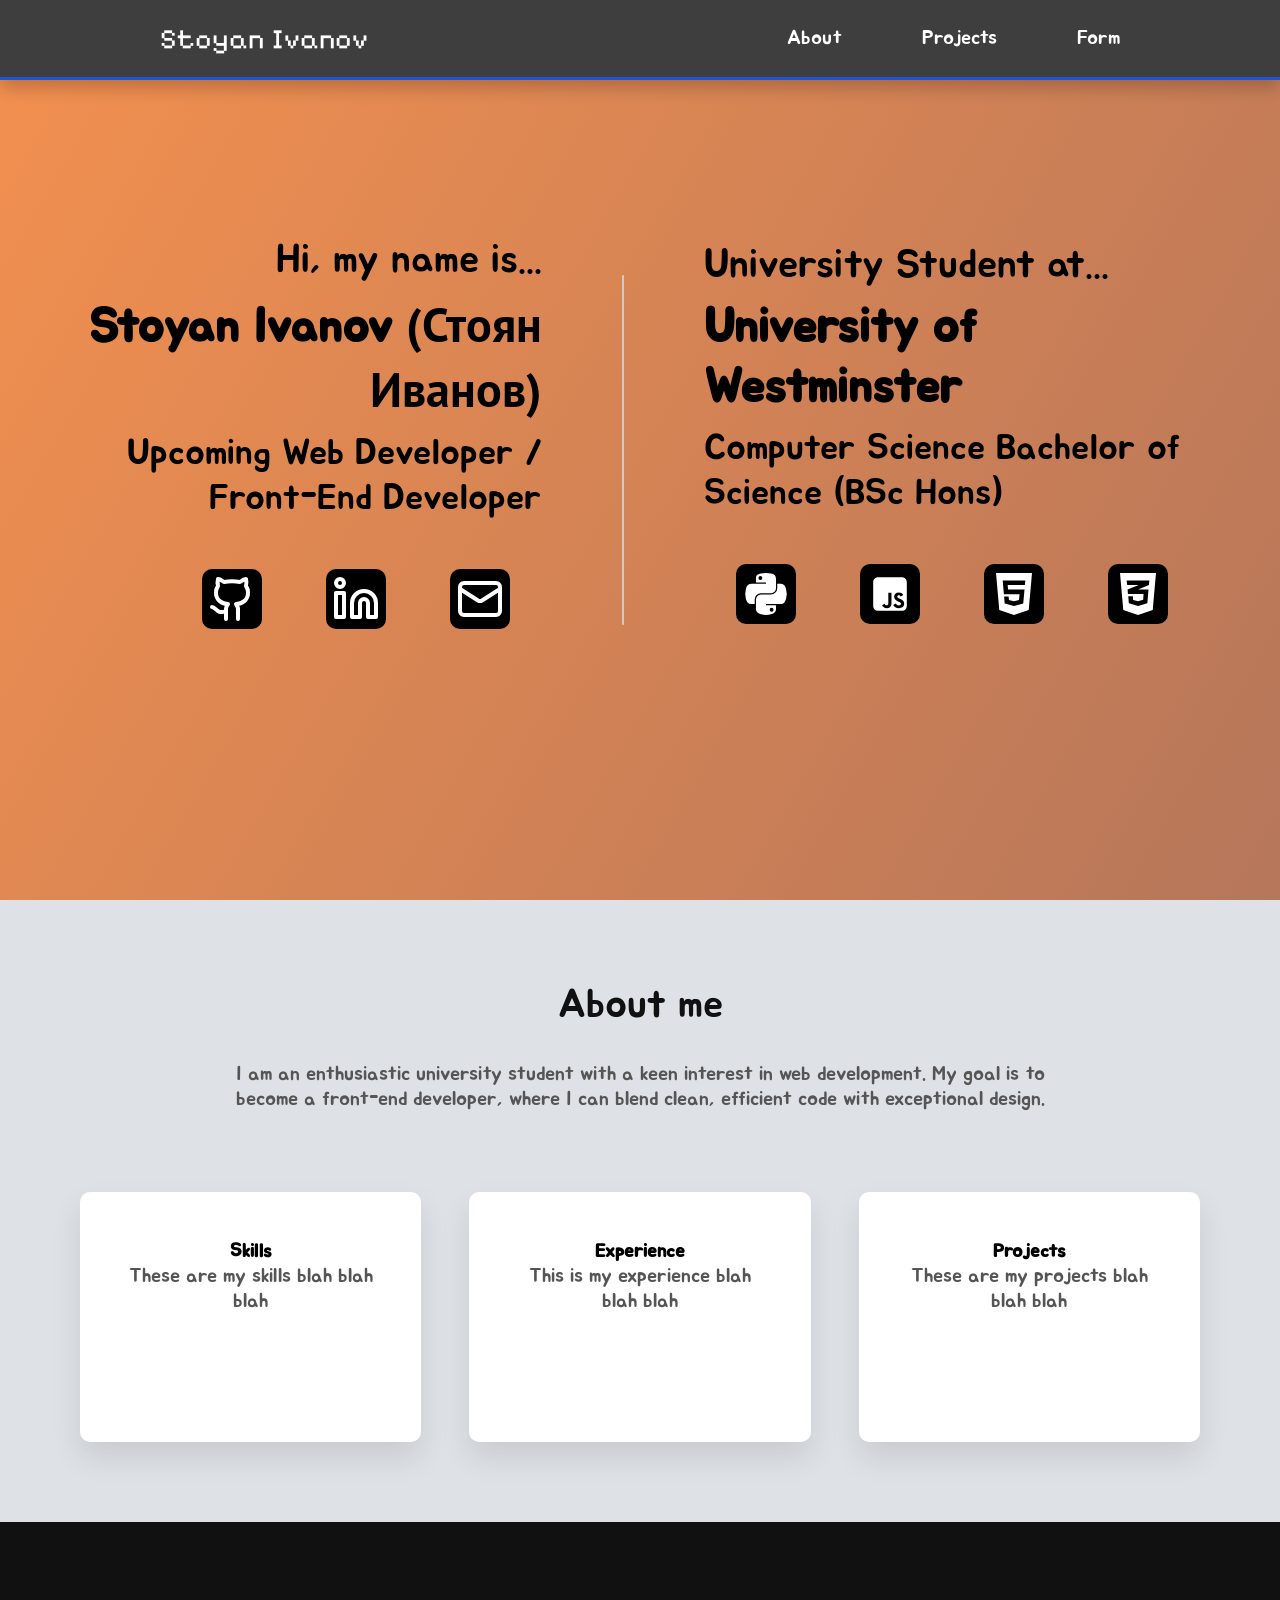
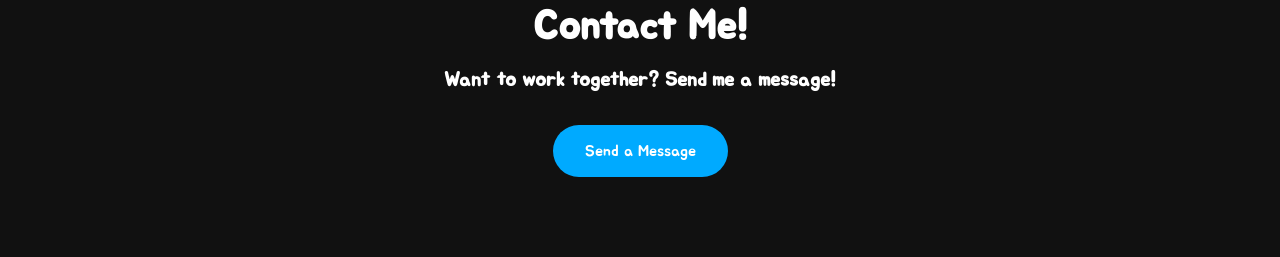
==== commit 6d2cec03: "added animation in the background of the main/about page and changed up some fonts" ====
--- a/index.html
+++ b/index.html
@@ -35,8 +35,8 @@
 		<!--LEFT SIDE INFORMATION INCLUDING NAME-->
 		<section class="container_1">
 			<div class="info left">
-				<p class="subtext">Hi, my name is...</p>
-				<h1>Stoyan Ivanov (Стоян Иванов)</h1>
+				<p class="text">Hi, my name is...</p>
+				<h1>Stoyan Ivanov <span>(Стоян Иванов)</span></h1>
 				<h2>Upcoming Web Developer / Front-End Developer</h2>
 
 				<div class="icons-socials">
--- a/index.css
+++ b/index.css
@@ -1,12 +1,16 @@
+/* ! THIS IS THE IMPORT FOT FONS */
 @import url('https://fonts.googleapis.com/css2?family=Jua&display=swap');
-
+@import url('https://fonts.googleapis.com/css2?family=Jua&family=Pixelify+Sans:wght@400..700&display=swap');
+@import url('https://fonts.googleapis.com/css2?family=Jua&family=PT+Sans:ital,wght@0,400;0,700;1,400;1,700&family=Pixelify+Sans:wght@400..700&display=swap');
+
+/* ! THIS IS THE * */
 * {
 	margin: 0;
 	padding: 0;
 	box-sizing: border-box;
-	font-family: 'Jua', sans-serif;
-}
-
+}
+
+/* ! THIS IS THE BODY */
 body {
 	background: #dee2e6;
 	font-family: 'Jua', sans-serif;
@@ -14,6 +18,7 @@
 	padding: 0;
 }
 
+/* ! THIS IS THE NAVBAR */
 nav {
 	display: flex;
 	align-items: center;
@@ -30,8 +35,8 @@
 }
 
 .logo {
+	font-family: 'Pixelify Sans', sans-serif;
 	font-size: 1.75rem;
-	font-weight: 700;
 	color: #ffffff;
 	letter-spacing: 1px;
 	animation: floatInLeft 0.8s ease-out forwards;
@@ -96,7 +101,10 @@
 	height: 100vh;
 	padding: 6rem 5rem;
 	gap: 5rem;
-	background: linear-gradient(120deg, #f9f9f9 0%, #eef2f5 100%);
+	background: linear-gradient(300deg, #f3904f, #3b4371, #f3904f);
+	background-size: 600% 600%;
+	background-attachment: fixed;
+	animation: mainTextAnimation 10s ease infinite;
 }
 
 .info {
@@ -123,19 +131,23 @@
 }
 
 .text {
-	font-size: 1.5rem;
+	font-size: 2.5rem;
 	color: #000000;
 	margin-bottom: 0.5rem;
 }
 
 h1 {
-	font-size: 2.5rem;
+	font-size: 3rem;
 	color: #000000;
 	margin-bottom: 0.5rem;
 }
 
+h1 span {
+	font-family: 'PT Sans', sans-serif;
+}
+
 h2 {
-	font-size: 1.5rem;
+	font-size: 2.25rem;
 	color: #000000;
 	font-weight: 500;
 	margin-bottom: 1rem;
@@ -350,6 +362,80 @@
 	margin-top: 1rem;
 }
 
+/* ! THIS IS THE ABOUT SECTION */
+.about {
+	padding: 5rem 5rem;
+	text-align: center;
+}
+
+.about h2 {
+	font-size: 2.5rem;
+	color: #111;
+	margin-bottom: 2rem;
+}
+
+.about p {
+	max-width: 850px;
+	margin: 0 auto 5rem auto;
+	font-size: 1.25rem;
+	color: #555;
+}
+
+.about_cards {
+	display: flex;
+	justify-content: center;
+	flex-wrap: wrap;
+	gap: 3rem;
+}
+
+.card {
+	flex: 1 1 250px;
+	background: #ffffff;
+	padding: 3rem;
+	border-radius: 10px;
+	box-shadow: 0 15px 30px rgba(0, 0, 0, 0.1);
+}
+
+/* ! THIS IS THE CONTACT SECTION */
+
+.contact {
+	padding: 5rem;
+	text-align: center;
+	background: #111111;
+	color: #ffffff;
+}
+
+.contact h2 {
+	color: #ffffff;
+	font-weight: bold;
+	font-size: 2.5rem;
+	margin-bottom: 1rem;
+}
+
+.contact p {
+	font-weight: bold;
+	font-size: 1.25rem;
+	margin-bottom: 2rem;
+}
+
+.contact .footer_button {
+	background: #00aaff;
+}
+
+.footer_button:hover {
+	background: #0d78ad;
+}
+
+.footer_button {
+	display: inline-block;
+	padding: 1rem 2rem;
+	background: #111111;
+	color: #ffffff;
+	text-decoration: none;
+	border-radius: 50px;
+	transition: 0.5s;
+}
+
 /* ! THIS IS THE MEDIA QUERY */
 /* ! 1200px */
 @media (max-width: 1200px) {
@@ -478,6 +564,11 @@
 		gap: 1rem;
 	}
 
+	.container_1 {
+		padding-top: 250px;
+		height: 110vh;
+	}
+
 	.project_card h2 {
 		font-size: 1.5rem;
 	}
@@ -522,6 +613,11 @@
 		padding-top: 70px;
 	}
 
+	.container_1 {
+		padding-top: 70px;
+		height: 150vh;
+	}
+
 	.form_container {
 		margin: 50px auto;
 	}
@@ -567,76 +663,14 @@
 	}
 }
 
-/* ! THIS IS THE ABOUT SECTION */
-.about {
-	padding: 5rem 5rem;
-	text-align: center;
-}
-
-.about h2 {
-	font-size: 2.5rem;
-	color: #111;
-	margin-bottom: 2rem;
-}
-
-.about p {
-	max-width: 850px;
-	margin: 0 auto 5rem auto;
-	font-size: 1.25rem;
-	color: #555;
-}
-
-.about_cards {
-	display: flex;
-	justify-content: center;
-	flex-wrap: wrap;
-	gap: 3rem;
-}
-
-.card {
-	flex: 1 1 250px;
-	background: #ffffff;
-	padding: 3rem;
-	border-radius: 10px;
-	box-shadow: 0 15px 30px rgba(0, 0, 0, 0.1);
-}
-
-/* ! THIS IS THE CONTACT SECTION */
-
-.contact {
-	padding: 5rem;
-	text-align: center;
-	background: #111111;
-	color: #ffffff;
-}
-
-.contact h2 {
-	color: #ffffff;
-	font-weight: bold;
-	font-size: 2.5rem;
-	margin-bottom: 1rem;
-}
-
-.contact p {
-	font-weight: bold;
-	font-size: 1.25rem;
-	margin-bottom: 2rem;
-}
-
-.contact .footer_button {
-	background: #00aaff;
-}
-
-.footer_button:hover {
-	background: #0d78ad;
-}
-
-.footer_button {
-	display: inline-block;
-	padding: 1rem 2rem;
-	background: #111111;
-	color: #ffffff;
-	text-decoration: none;
-	border-radius: 50px;
-	transition: 0.5s;
-}
+@keyframes mainTextAnimation {
+	0% {
+		background-position: 0% 50%;
+	}
+	50% {
+		background-position: 100% 50%;
+	}
+	100% {
+		background-position: 0% 50%;
+	}
+}
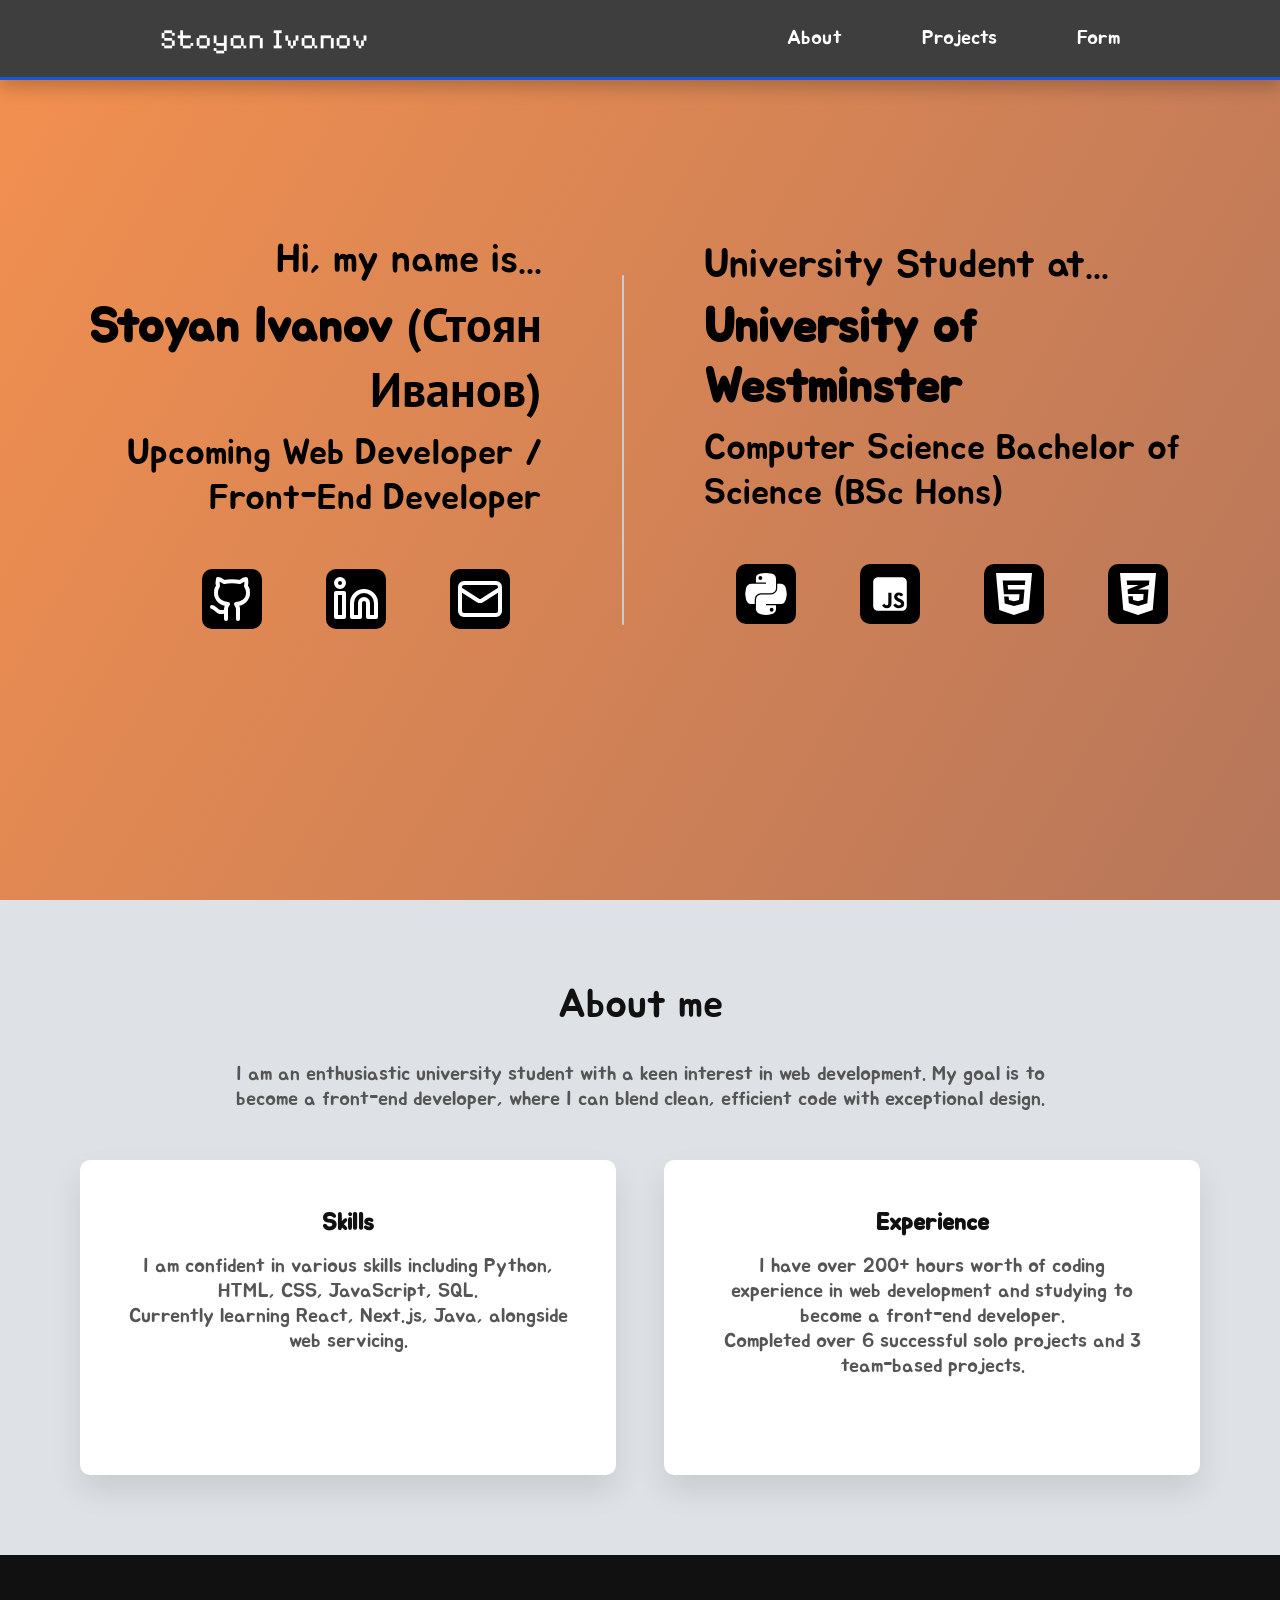
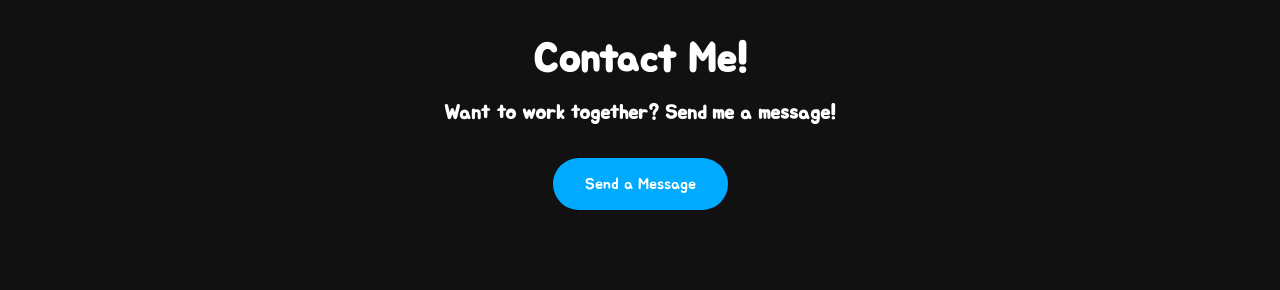
==== commit 7635d1fc: "added information to the about cards" ====
--- a/index.html
+++ b/index.html
@@ -2,7 +2,7 @@
 <html lang="en">
 	<head>
 		<meta charset="UTF-8" />
-		<!---->
+		<!-- ! META TAGS -->
 		<meta name="viewport" content="width=device-width, initial-scale=1.0" />
 		<link rel="stylesheet" href="index.css" />
 		<link rel="preconnect" href="https://fonts.googleapis.com" />
@@ -11,7 +11,7 @@
 		<title>Stoyan Ivanov | Portfolio</title>
 	</head>
 
-	<!--NAVIGATION BAR-->
+	<!-- ! NAVIGATION BAR -->
 	<body>
 		<nav>
 			<div class="logo"><a href="index.html">Stoyan Ivanov</a></div>
@@ -32,7 +32,7 @@
 			</div>
 		</nav>
 
-		<!--LEFT SIDE INFORMATION INCLUDING NAME-->
+		<!-- ! LEFT SIDE INFORMATION INCLUDING NAME -->
 		<section class="container_1">
 			<div class="info left">
 				<p class="text">Hi, my name is...</p>
@@ -62,7 +62,7 @@
 						</a>
 					</div>
 					<div class="icons">
-						<a href="#">
+						<a href="form.html">
 							<span
 								><svg xmlns="http://www.w3.org/2000/svg" width="60" height="60" viewBox="0 0 24 24" fill="none" stroke="currentColor" stroke-width="2" stroke-linecap="round" stroke-linejoin="round" class="lucide lucide-mail-icon lucide-mail">
 									<path d="m22 7-8.991 5.727a2 2 0 0 1-2.009 0L2 7" />
@@ -74,10 +74,10 @@
 				</div>
 			</div>
 
-			<!--DIVIDER BAR BETWEEN BOTH INFORMATION CONTAINERS-->
+			<!-- ! DIVIDER BAR BETWEEN BOTH INFORMATION CONTAINERS -->
 			<div class="divider"></div>
 
-			<!--RIGHT SIDE INFORMATION INCLUDING SKILLS BOXES-->
+			<!-- ! RIGHT SIDE INFORMATION INCLUDING SKILLS BOXES -->
 			<div class="info right">
 				<div class="uni">
 					<p class="text">University Student at...</p>
@@ -133,27 +133,22 @@
 			</div>
 		</section>
 
-		<!-- ABOUT ME SECTION -->
+		<!-- ! ABOUT ME SECTION -->
 		<section class="about me" id="about">
 			<h2>About me</h2>
 			<p>I am an enthusiastic university student with a keen interest in web development. My goal is to become a front-end developer, where I can blend clean, efficient code with exceptional design.</p>
 			<div class="about_cards">
 				<div class="card">
 					<h3>Skills</h3>
-					<p>These are my skills blah blah blah</p>
+					<p>I am confident in various skills including Python, HTML, CSS, JavaScript, SQL. <br />Currently learning React, Next.js, Java, alongside web servicing.</p>
 				</div>
 				<div class="card">
 					<h3>Experience</h3>
-					<p>This is my experience blah blah blah</p>
+					<p>I have over 200+ hours worth of coding experience in web development and studying to become a front-end developer. <br />Completed over 6 successful solo projects and 3 team-based projects.</p>
 				</div>
-				<div class="card">
-					<h3>Projects</h3>
-					<p>These are my projects blah blah blah</p>
-				</div>
-			</div>
 		</section>
 
-		<!-- FOOTER SECTION -->
+		<!-- ! FOOTER SECTION -->
 		<footer>
 			<section class="contact" id="contact">
 				<h2>Contact Me!</h2>
--- a/index.css
+++ b/index.css
@@ -221,6 +221,85 @@
 	transform: translateY(-8px) rotate(-45deg);
 }
 
+/* ! THIS IS THE ABOUT SECTION */
+.about {
+	padding: 5rem 5rem;
+	text-align: center;
+}
+
+.about h2 {
+	font-size: 2.5rem;
+	color: #111;
+	margin-bottom: 2rem;
+}
+
+.about h3 {
+	font-size: 1.5rem;
+	color: #111111;
+	margin-bottom: 1rem;
+}
+
+.about p {
+	max-width: 850px;
+	margin: 0 auto 3rem;
+	font-size: 1.25rem;
+	color: #555;
+}
+
+.about_cards {
+	display: flex;
+	justify-content: center;
+	flex-wrap: wrap;
+	gap: 3rem;
+}
+
+.card {
+	flex: 1 1 250px;
+	background: #ffffff;
+	padding: 3rem;
+	border-radius: 10px;
+	box-shadow: 0 15px 30px rgba(0, 0, 0, 0.1);
+}
+
+/* ! THIS IS THE CONTACT SECTION */
+.contact {
+	padding: 5rem;
+	text-align: center;
+	background: #111111;
+	color: #ffffff;
+}
+
+.contact h2 {
+	color: #ffffff;
+	font-weight: bold;
+	font-size: 2.5rem;
+	margin-bottom: 1rem;
+}
+
+.contact p {
+	font-weight: bold;
+	font-size: 1.25rem;
+	margin-bottom: 2rem;
+}
+
+.contact .footer_button {
+	background: #00aaff;
+}
+
+.footer_button:hover {
+	background: #0d78ad;
+}
+
+.footer_button {
+	display: inline-block;
+	padding: 1rem 2rem;
+	background: #111111;
+	color: #ffffff;
+	text-decoration: none;
+	border-radius: 50px;
+	transition: 0.5s;
+}
+
 /* ! THIS IS THE PROJECT CARDS */
 .project_grid {
 	display: grid;
@@ -241,6 +320,7 @@
 	padding: 1rem;
 	box-sizing: border-box;
 	transition: border 0.3s ease, box-shadow 0.3s ease;
+	animation: fadeInUp 1s ease forwards;
 }
 
 .project_card:hover {
@@ -259,6 +339,7 @@
 	border-radius: 10px;
 	margin: 1rem 0;
 	object-fit: cover;
+	border: 1px solid #111111;
 }
 
 .project_card h2 {
@@ -294,11 +375,12 @@
 .form_container {
 	background: #ffffff;
 	padding: 2rem;
-	border-radius: 8px;
+	border-radius: 10px;
 	box-shadow: 0 6px 12px rgba(0, 0, 0, 0.2);
 	border-top: 5px solid #1956da;
 	max-width: 650px;
-	margin: 150px auto 0;
+	margin: 110px auto 50px;
+	animation: fadeInUp 1s ease forwards;
 }
 
 .form_container h1 {
@@ -323,6 +405,7 @@
 
 input,
 textarea {
+	font-family: 'Jua', sans-serif;
 	padding: 1rem 0.8rem;
 	border: 2px solid #cfcfcf;
 	border-radius: 10px;
@@ -338,6 +421,7 @@
 }
 
 .submit-button {
+	font-family: 'Jua', sans-serif;
 	background: #1956da;
 	color: #ffffff;
 	border: none;
@@ -360,80 +444,6 @@
 	font-size: 1.25rem;
 	font-weight: bold;
 	margin-top: 1rem;
-}
-
-/* ! THIS IS THE ABOUT SECTION */
-.about {
-	padding: 5rem 5rem;
-	text-align: center;
-}
-
-.about h2 {
-	font-size: 2.5rem;
-	color: #111;
-	margin-bottom: 2rem;
-}
-
-.about p {
-	max-width: 850px;
-	margin: 0 auto 5rem auto;
-	font-size: 1.25rem;
-	color: #555;
-}
-
-.about_cards {
-	display: flex;
-	justify-content: center;
-	flex-wrap: wrap;
-	gap: 3rem;
-}
-
-.card {
-	flex: 1 1 250px;
-	background: #ffffff;
-	padding: 3rem;
-	border-radius: 10px;
-	box-shadow: 0 15px 30px rgba(0, 0, 0, 0.1);
-}
-
-/* ! THIS IS THE CONTACT SECTION */
-
-.contact {
-	padding: 5rem;
-	text-align: center;
-	background: #111111;
-	color: #ffffff;
-}
-
-.contact h2 {
-	color: #ffffff;
-	font-weight: bold;
-	font-size: 2.5rem;
-	margin-bottom: 1rem;
-}
-
-.contact p {
-	font-weight: bold;
-	font-size: 1.25rem;
-	margin-bottom: 2rem;
-}
-
-.contact .footer_button {
-	background: #00aaff;
-}
-
-.footer_button:hover {
-	background: #0d78ad;
-}
-
-.footer_button {
-	display: inline-block;
-	padding: 1rem 2rem;
-	background: #111111;
-	color: #ffffff;
-	text-decoration: none;
-	border-radius: 50px;
-	transition: 0.5s;
 }
 
 /* ! THIS IS THE MEDIA QUERY */
@@ -503,6 +513,8 @@
 
 	#menu_toggle:checked ~ .navbar {
 		max-height: 400px;
+		background-color: rgba(0, 0, 0, 0.5);
+		backdrop-filter: blur(5px);
 	}
 }
 
@@ -510,7 +522,7 @@
 @media (max-width: 1024px) {
 	.form_container {
 		max-width: 75%;
-		margin: 150px auto 0;
+		margin: 100px auto 50px;
 		padding: 1.5rem;
 	}
 
